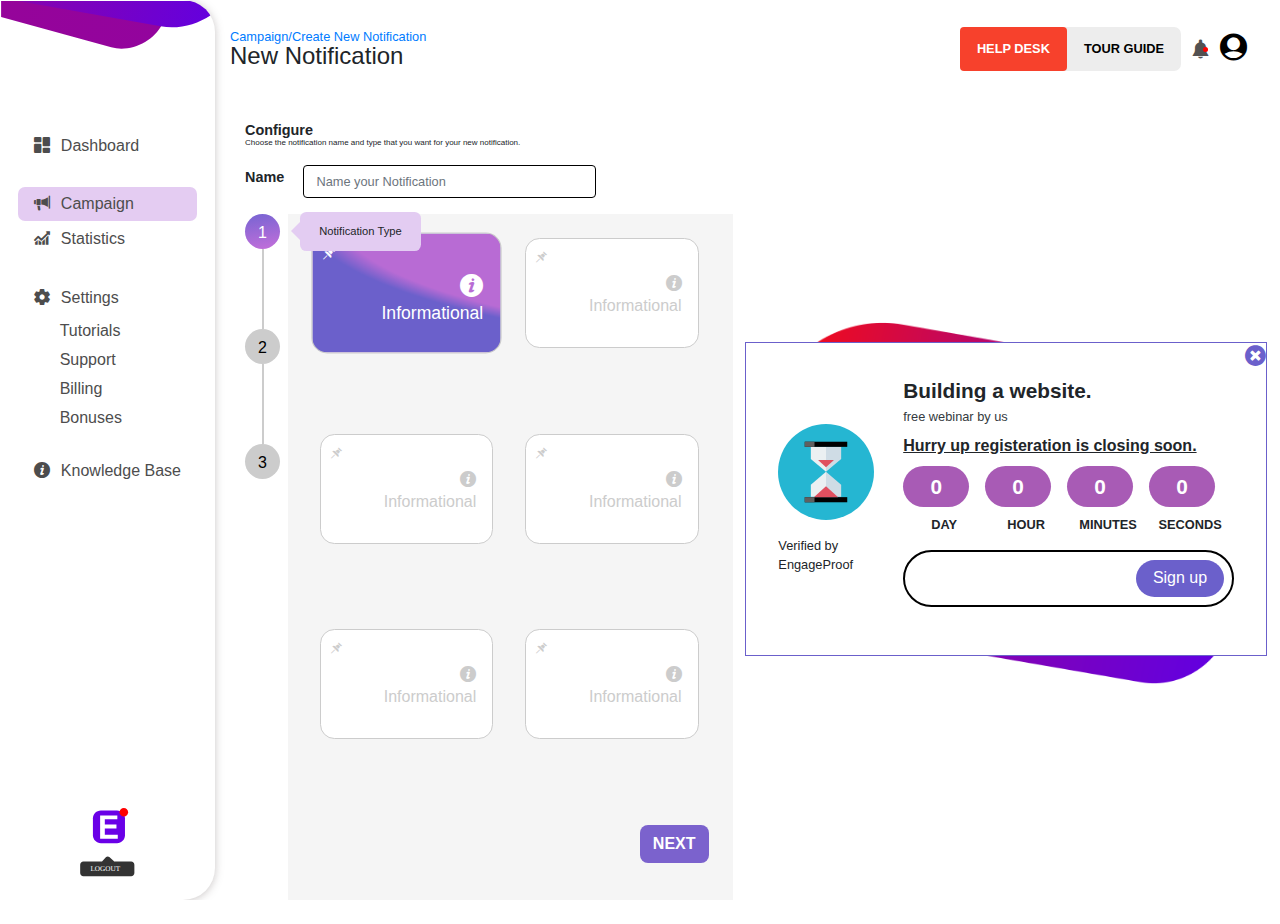
==== pages/new-notification.html @ 20c146f7 "UI" ====
<!DOCTYPE html>
<html lang="en">

<head>
    <meta charset="UTF-8">
    <meta name="viewport" content="width=device-width, initial-scale=1.0">
    <link rel="stylesheet" href="../assets/css/bootstap/bootstrap.min.css">
    <link rel="stylesheet" href="../assets/css/main.css">
    <title>Campaign</title>
</head>

<body>
    <div class="container-fluid no-gutters">
        <div class="d-flex">
            <div class="sidebar">
                <nav class="navbar flex-column sidebar-contents">
                    <div class="navbar-collapse">
                        <ul class="navbar-nav flex-column">
                            <li class="nav-item">
                                <a class="nav-link" href="#">
                                    <span class="flaticon-dashboard icons nav-icon"></span>
                                    Dashboard
                                </a>
                            </li>
                            <li class="nav-item active">
                                <a class="nav-link" href="#">
                                    <span class="flaticon-megaphone icons nav-icon"></span>
                                    Campaign
                                </a>
                            </li>
                            <li class="nav-item">
                                <a class="nav-link" href="#">
                                    <span class="flaticon-line-chart icons nav-icon"></span>
                                    Statistics
                                </a>
                            </li>
                            <li class="nav-item mb-0">
                                <a class="nav-link" href="#">
                                    <span class="flaticon-settings icons nav-icon"></span>
                                    Settings
                                </a>
                            </li>
                            <ul class="nav nav-item settings-sub-nav flex-column">
                                <li class="nav-item">
                                    <a class="nav-link" href="#">Tutorials</a>
                                </li>
                                <li class="nav-item">
                                    <a class="nav-link" href="#">Support</a>
                                </li>
                                <li class="nav-item">
                                    <a class="nav-link" href="#">Billing</a>
                                </li>
                                <li class="nav-item">
                                    <a class="nav-link" href="#">Bonuses</a>
                                </li>
                            </ul>

                            <li class="nav-item">
                                <a class="nav-link" href="#">
                                    <span class="flaticon-information icons nav-icon"></span>
                                    Knowledge Base
                                </a>
                            </li>
                        </ul>


                    </div>
                    <div>
                        <a class="btn" href="#">
                            <img class="logout" src="../assets/logout.svg" alt="log out">
                        </a>
                    </div>
                </nav>
            </div>
            <div class="container-fluid flex-grow-1">
                <!-- <div class="d-flex justify-content-between header-wrap">
                    <div class="user-greeting-wrap">
                        <div class="user-greeting">
                            Welcome,
                            <span class="user-name">Ejem Austine O.</span>
                        </div>
                        <div class="more-info">
                            To get started, kindly refer to our quick checklist
                            <span class="flaticon-interface-1 icons checklist-icon"></span>
                        </div>
                    </div>
                    <div class="d-flex section-right">
                        <div class="guide-btn-wrap">
                            <a name="btn-help-desk" id="btn-help-desk" class="btn btn-help-desk" href="#"
                                role="button">HELP DESK</a>
                            <a name="btn-tour-guide" id="btn-tour-guide" class="btn btn-tour-guide" href="#"
                                role="button">TOUR GUIDE</a>
                        </div>
                        <div class="notification-wrap">
                            <span class="flaticon-music-and-multimedia icons notification-icon"></span>
                        </div>
                        <user-image-icon></user-image-icon>
                    </div>
                </div> -->
                <div class="d-flex flex-column align-items-end">
                    <div class="d-flex justify-content-between header-wrap">
                        <div class="title-wrap">
                            <div class="title-top">
                                <a href="#"> Campaign/Create New Notification</a>
                            </div>
                            <div class="page-title">
                                New Notification
                            </div>
                        </div>
                        <div class="d-flex section-right">
                            <div class="guide-btn-wrap">
                                <a name="btn-help-desk" id="btn-help-desk" class="btn btn-help-desk" href="#"
                                    role="button">HELP DESK</a>
                                <a name="btn-tour-guide" id="btn-tour-guide" class="btn btn-tour-guide" href="#"
                                    role="button">TOUR GUIDE</a>
                            </div>
                            <div class="notification-wrap">
                                <span class="flaticon-music-and-multimedia icons notification-icon"></span>
                            </div>
                            <div class="user-icon">
                                <a href="">
                                    <span class="flaticon-user icons user-icon-default">

                                    </span>
                                </a>
                            </div>
                        </div>
                    </div>
                    <!-- Stat btn goes here -->
                </div>
                <div class="container-fluid">
                    <div class="row">
                        <div class="col-6">
                            <div class="slideshow-container mt-5">
                                <form action="" method="post">

                                    <div class="mySlides">
                                        <div class="notification-heading">
                                            <h5 class="notification section-title">
                                                Configure
                                            </h5>
                                            <p class="desc">
                                                Choose the notification name and type that you want for your new
                                                notification.
                                            </p>
                                        </div>
                                        <div class="form-group d-flex align-items-center">
                                            <label for="notification-name">Name</label>
                                            <input id="notification-name" class="form-control" type="text"
                                                name="notification-name" placeholder="Name your Notification">
                                        </div>
                                        <div class="d-flex notification-type-section">
                                            <div class="step-section">
                                                <div class="state active">
                                                    <div class="value">
                                                        1
                                                    </div>
                                                    <div class="step-tooltip-outter">
                                                        <div class="step-tooltip">
                                                            Notification Type
                                                        </div>
                                                    </div>
                                                </div>
                                                <div class="state">
                                                    <div class="value">
                                                        2
                                                    </div>
                                                    <div class="line">

                                                    </div>
                                                </div>
                                                <div class="state">
                                                    <div class="value">
                                                        3
                                                    </div>
                                                    <div class="line">

                                                    </div>
                                                </div>
                                            </div>
                                            <div class="d-flex notification-types-selection w-100">
                                                <div class="notification-type-box selected">
                                                    <span class="flaticon-push-pin icons notification-pin-icon"></span>
                                                    <div class="notification-content">
                                                        <span
                                                            class="flaticon-information icons notification-info-icon"></span>
                                                        <h2 class="notification-type">Informational</h2>
                                                    </div>
                                                </div>
                                                <div class="notification-type-box">
                                                    <span class="flaticon-push-pin icons notification-pin-icon"></span>
                                                    <div class="notification-content">
                                                        <span
                                                            class="flaticon-information icons notification-info-icon"></span>
                                                        <h2 class="notification-type">Informational</h2>
                                                    </div>
                                                </div>
                                                <div class="notification-type-box">
                                                    <span class="flaticon-push-pin icons notification-pin-icon"></span>
                                                    <div class="notification-content">
                                                        <span
                                                            class="flaticon-information icons notification-info-icon"></span>
                                                        <h2 class="notification-type">Informational</h2>
                                                    </div>
                                                </div>
                                                <div class="notification-type-box">
                                                    <span class="flaticon-push-pin icons notification-pin-icon"></span>
                                                    <div class="notification-content">
                                                        <span
                                                            class="flaticon-information icons notification-info-icon"></span>
                                                        <h2 class="notification-type">Informational</h2>
                                                    </div>
                                                </div>
                                                <div class="notification-type-box">
                                                    <span class="flaticon-push-pin icons notification-pin-icon"></span>
                                                    <div class="notification-content">
                                                        <span
                                                            class="flaticon-information icons notification-info-icon"></span>
                                                        <h2 class="notification-type">Informational</h2>
                                                    </div>
                                                </div>
                                                <div class="notification-type-box">
                                                    <span class="flaticon-push-pin icons notification-pin-icon"></span>
                                                    <div class="notification-content">
                                                        <span
                                                            class="flaticon-information icons notification-info-icon"></span>
                                                        <h2 class="notification-type">Informational</h2>
                                                    </div>
                                                </div>
                                                <ul class="nav justify-content-end mt-3 w-100">
                                                    <li class="nav-item">
                                                        <button class="btn btn-next mr-2">NEXT</button>
                                                    </li>
                                                </ul>
                                            </div>
                                        </div>
                                    </div>


                                    <div class="mySlides">
                                        <div class="d-flex notification-heading pl-4">
                                            <div>
                                                <h5 class="notification section-name">
                                                    Austine Ejem
                                                </h5>
                                                <p class="desc">
                                                    Notification
                                                </p>
                                            </div>
                                            <div class="d-flex pre-manage-notification-section">
                                                <label class="switch">
                                                    <input type="checkbox" checked>
                                                    <span class="slider round"></span>
                                                </label>
                                                <span
                                                    class="flaticon-show-more-button-with-three-dots icons more-options-icon">

                                                </span>
                                            </div>
                                        </div>
                                        <div class="d-flex notification-type-section">
                                            <div class="step-section">
                                                <div class="state active">
                                                    <div class="value">
                                                        1
                                                    </div>

                                                </div>
                                                <div class="state active">
                                                    <div class="value">
                                                        2
                                                    </div>
                                                    <div class="line">

                                                    </div>
                                                    <div class="step-tooltip-outter">
                                                        <div class="step-tooltip">
                                                            Basic Settings
                                                        </div>
                                                    </div>
                                                </div>
                                                <div class="state">
                                                    <div class="value">
                                                        3
                                                    </div>
                                                    <div class="line">

                                                    </div>
                                                </div>
                                            </div>
                                            <div class="notification-edit w-100">
                                                <div class="form-group">
                                                    <label for="title-message">Title Message</label>
                                                    <input type="text" name="title-message" id="title-message"
                                                        class="form-control title-message-input"
                                                        placeholder="Pop-up Title">
                                                </div>
                                                <div class="form-group">
                                                    <label for="description-message">Description Message</label>
                                                    <input type="text" name="description-message"
                                                        id="description-message"
                                                        class="form-control desciption-message-input"
                                                        placeholder="Description">
                                                </div>
                                                <div class="form-group">
                                                    <label for="notification-icon">Icon Url</label>
                                                    <input type="text" name="icon-url" id="notification-icon"
                                                        class="form-control notification-icon-input"
                                                        placeholder="http://www.example.com/icon.png">
                                                    <small class="text-muted">
                                                        Leave empty for no image. Hint: icon8.com has a good library of
                                                        small icon you can use.
                                                    </small>
                                                </div>
                                                <div class="form-group">
                                                    <label for="notification-url">Notification URL</label>
                                                    <input type="text" name="notification-url" id="notification-url"
                                                        class="form-control notification-url-input"
                                                        placeholder="http://www.example.com">
                                                    <small class="text-muted">
                                                        The URL you want your user to go to after clicking the
                                                        notification. Leave empty for no link.
                                                    </small>
                                                </div>
                                                <div class="form-group">
                                                    <div class="d-flex">
                                                        <div class="mr-2">
                                                            <label class="switch">
                                                                <input type="checkbox" checked>
                                                                <span class="slider round"></span>
                                                            </label>
                                                        </div>
                                                        <div class="d-flex flex-column">
                                                            <label for="trigger">Trigger on all pages</label>
                                                            <small class="text-muted">
                                                                Where will the notification show?
                                                            </small>
                                                        </div>
                                                    </div>
                                                    <div class="d-flex">
                                                        <select id="my-select" class="form-control select-trigger"
                                                            name="">
                                                            <option>Exact match</option>
                                                        </select>
                                                        <input type="text" name="icon-url" id="destination-url"
                                                            class="form-control notification-icon-input"
                                                            placeholder="Full URL (ex: https://domain.com/destination )">
                                                    </div>
                                                </div>
                                                <ul class="nav justify-content-end mt-3">
                                                    <li class="nav-item mr-2">
                                                        <button id="btn-prev" class="btn btn-prev">PREVIOUS</button>
                                                    </li>
                                                    <li class="nav-item">
                                                        <button id="btn-next" class="btn btn-next mr-2">NEXT</button>
                                                    </li>
                                                </ul>
                                            </div>
                                        </div>
                                    </div>


                                    <div class="mySlides">
                                        <div class="d-flex notification-heading pl-4">
                                            <div>
                                                <h5 class="notification section-name">
                                                    Austine Ejem
                                                </h5>
                                                <p class="desc">
                                                    Notification
                                                </p>
                                            </div>
                                            <div class="d-flex pre-manage-notification-section">
                                                <label class="switch">
                                                    <input type="checkbox" checked>
                                                    <span class="slider round"></span>
                                                </label>
                                                <span
                                                    class="flaticon-show-more-button-with-three-dots icons more-options-icon">

                                                </span>
                                            </div>
                                        </div>
                                        <div class="d-flex notification-type-section">
                                            <div class="step-section">
                                                <div class="state active">
                                                    <div class="value">
                                                        1
                                                    </div>

                                                </div>
                                                <div class="state active">
                                                    <div class="value">
                                                        2
                                                    </div>
                                                    <div class="line">

                                                    </div>

                                                </div>
                                                <div class="state active">
                                                    <div class="value">
                                                        3
                                                    </div>
                                                    <div class="line">

                                                    </div>
                                                    <div class="step-tooltip-outter">
                                                        <div class="step-tooltip">
                                                            Basic Settings
                                                        </div>
                                                    </div>
                                                </div>
                                            </div>
                                            <div class="notification-edit w-100">
                                                <div class="form-group">
                                                    <label for="select-duration">Display Duration</label>
                                                    <select id="select-duration" class="form-control" name="duration">
                                                        <option selected>5</option>
                                                    </select>
                                                    <small class="text-muted">
                                                        How many seconds to display the notification. Set -1 to display
                                                        indefinitely.
                                                    </small>
                                                </div>
                                                <div class="form-group">
                                                    <label for="select-position">Display Position</label>
                                                    <select id="select-position" class="form-control" name="position">
                                                        <option selected>Bottom Left</option>
                                                    </select>
                                                    <small class="text-muted">
                                                        Position of the notification on the screen. Position doesn't
                                                        change on the preview.
                                                    </small>
                                                </div>
                                                <div class="d-flex align-items-center form-check">
                                                    <label class="switch">
                                                        <input id="display-close-check" type="checkbox" checked>
                                                        <span class="slider round"></span>
                                                    </label>
                                                    <label for="display-close-check" class="ml-4">Display Close
                                                        Button</label>
                                                </div>
                                                <div class="d-flex align-items-center form-check">
                                                    <label class="switch">
                                                        <input id="display-brand-check" type="checkbox" checked>
                                                        <span class="slider round"></span>
                                                    </label>
                                                    <label for="display-brand-check" class="ml-4">Display
                                                        Branding</label>
                                                </div>
                                                <div class="form-group">
                                                    <label for="title-color">Title Color</label>
                                                    <input type="color" name="title-color" id="title-color"
                                                        class="form-control color-input">
                                                </div>
                                                <div class="form-group">
                                                    <label for="description-color">Description Color</label>
                                                    <input type="color" name="description-color" id="description-color"
                                                        class="form-control color-input">
                                                </div>
                                                <div class="form-group">
                                                    <label for="background-color">Background Color</label>
                                                    <input type="color" name="background-color" id="background-color"
                                                        class="form-control color-input">
                                                </div>
                                                <div class="form-group">
                                                    <label for="border-radius">Border Radius</label>
                                                    <input value="0" min="0" type="number" name="border-radius"
                                                        id="border-radius" class="form-control border-radius-input">
                                                </div>

                                                <ul class="nav justify-content-end mt-3">
                                                    <li class="nav-item mr-2">
                                                        <button id="btn-prev" class="btn btn-prev">PREVIOUS</button>
                                                    </li>
                                                    <li class="nav-item">
                                                        <button id="btn-next"
                                                            class="btn btn-submit mr-2">Submit</button>
                                                    </li>
                                                </ul>
                                            </div>
                                        </div>
                                    </div>


                                    <!-- Next and previous buttons -->
                                    <!-- <a class="prev" onclick="plusSlides(-1)">&#10094;</a>
                            <a class="next" onclick="plusSlides(1)">&#10095;</a> -->
                                    <!-- <ul class="nav justify-content-end">
                                        <li class="nav-item mr-2">
                                            <button id="btn-prev" class="btn btn-prev disabled">PREVIOUS</button>
                                        </li>
                                        <li class="nav-item">
                                            <button id="btn-next" class="btn btn-next mr-2">NEXT</button>
                                        </li>
                                    </ul> -->
                                </form>

                            </div>

                        </div>

                        <div class="col-6">
                            <div class="popup-wrap h-100">
                                <div id="popup-preview">
                                    <img class="img-fluid top-design" src="../assets/shape-top.png" alt="top-design">
                                    <img class="img-fluid bottom-design" src="../assets/shape-bottom.png" alt="top-design">
                                </div>
                            </div>
                        </div>
                    </div>
                </div>
            </div>

        </div>
    </div>
    <div class="success-notification">
        <div class="success-message">
            <span class="checked-icon "></span>
            <p class="message">
                Notification settings were updated and now are live!
            </p>
        </div>
    </div>
    <!-- <script src="https://unpkg.com/@popperjs/core@2"></script> -->
    <script src="../assets/js/jquery/jquery-3.5.1.min.js"></script>
    <script src="https://cdnjs.cloudflare.com/ajax/libs/popper.js/1.11.0/umd/popper.min.js"></script>
    <script src="../assets/js/bootstrap/bootstrap.min.js"></script>
    <script src="../assets/js/custom/main.js"></script>
</body>

</html>
---- assets/css/main.css ----
@import "../icon-fonts/styles.css";
@import "../icon-fonts/fonts/flaticon.css";

html,
body {
    height: 100%;
    width: 100%;
    overflow: hidden;
}

.full-height {
    height: 100vh;
}

.icons::before {
    margin-left: 0;
}

.no-gutters {
    padding-left: 0;
    padding-right: 0;
}

.main-container {
    align-items: center;
}

.engage-form {
    border: none;
    border-bottom: 2px solid black;
    border-radius: 0;
}

.engage-form:focus {
    box-shadow: none;
}

.form-title {
    font-size: 2rem;
    margin-bottom: 1.9rem;
}

.login-form-section-wrap {
    padding: 0 5rem;
    position: relative;
}

label[for=username],
label[for=password] {
    font-weight: 700;
    text-transform: uppercase;
}

.login-form .form-group {
    margin-bottom: 1.9rem;
}

.btn-engage {
    color: #ffffff;
    background: linear-gradient(45deg, #F7412C 37%, #6e6add 71%);
    padding: 0.475rem 2rem;
    border-radius: 7px;
    border: none;
}

.btn-engage:active {
    background: linear-gradient(45deg, #F7412C 37%, #6e6add 71%) !important;
}

.forgot-password-link {
    color: #000000;
    font-weight: 700;
    letter-spacing: 1px;
}

.social-media {
    margin-top: 4rem;
}

.social-media .nav-link {
    padding: 0 1rem 0 0;
}

.social-icon-wrap {
    width: 2rem;
}

.image-wrap {
    background-image: url(../../assets/images/happy-ethnic-woman-sitting-at-table-with-laptop-3769021.jpg);
    height: 70vh;
    background-repeat: no-repeat;
    background-position: center;
    background-size: cover;
    width: 470px;
    border-radius: 20px;
}

.percent-icon {
    font-size: 1.9rem;
    color: #9574ef;
    position: absolute;
    bottom: -38px;
    right: 13%;
}

.active-user-pop-up-outer,
.flash-sales-icon-pop-up,
.online-user-pop-up {
    position: absolute;
}

.users-online-pop {
    top: -25px;
    left: -30px;
}

.flash-sales-pop {
    bottom: 3rem;
    right: -1rem;
}

.active-user-pop-up {
    display: flex;
    border: 2px solid #6e6add;
    position: relative;
    align-items: center;
    padding: 0.6rem 1.2rem;
    border-radius: 2rem;
    background-color: #ffffff;
    box-shadow: -25px 8px 19px -7px #867d7d;
}

.active-user-pop-up .close-pop {
    color: #9e65cd;
    position: absolute;
    top: -5px;
    right: -3px;
    font-size: 1.2rem;
    cursor: pointer;
}

.active-users {
    background-color: #9e65cd;
    display: inline-flex;
    border-radius: 10px;
    padding: 0.1rem 0.4rem;
    align-items: center;
}

.active-users .value {
    color: #ffffff;
    font-weight: 800;
    font-size: 0.8rem;
}

.avatar-icon {
    width: 2.4rem;
    margin-right: 1rem;
}

.checked-wrap {
    border-radius: 50%;
    width: 0.7rem;
    height: 0.7rem;
    border: 2px solid #ffffff;
}

.checked-icon {
    background-image: url("../../assets/icons/checked.svg");
    background-repeat: no-repeat;
    background-position: center;
    background-size: cover;
    width: 0.7rem;
    height: 0.7rem;
    border: 2px solid #ffffff;
    border-radius: 50%;
    margin-right: 1rem;
}

.fire-icon {
    background-image: url("../../assets/icons/miscellaneous.svg");
    display: inline-block;
    background-repeat: no-repeat;
    background-position: center;
    background-size: cover;
    width: 1rem;
    height: 1rem;
    margin-left: 0.2rem;
}

.active-user-pop-up .desc-text {
    font-size: 0.8rem;
}

.active-user-pop-up .verification-text {
    font-size: 0.6rem;
}

.flash-sales-icon {
    font-size: 3rem;
    color: #9e65cd;
    margin-right: 1rem;
    display: inline-block;
}

.flash-sales-icon::before {
    vertical-align: middle;
}

.flash-sale {
    font-size: 0.9rem;
    font-weight: 700;
}

.flash-sales-pop-up {
    box-shadow: 25px 8px 16px -3px #867d7d;
}

.pop-up {
    position: absolute;
    border-radius: 2rem;
}

.red-pop-up {

    top: 1rem;
    right: 0rem;
    background-color: #F7412C;

    min-width: 144px;
    min-height: 29px;
    box-shadow: -15px 14px 12px 4px #867d7d;
}

.purple-pop-up {
    background-color: #9e65cd;
    min-width: 155px;
    min-height: 35px;
    box-shadow: -15px 14px 12px 4px #867d7d;
    bottom: 1rem;
    left: -4rem;
}


.flash-sales-icon-pop-up {
    font-size: 2.3rem;
    color: #9e65cd;
    top: 10rem;
    left: -1.1rem;
}

.online-user-pop-up {
    top: 12rem;
    right: 2.8rem;
}

.sidebar {
    background-image: url(../sidebarshape.svg);
    background-repeat: no-repeat;
    height: 100vh;
    border-top-right-radius: 2rem;
    border-bottom-right-radius: 2rem;
    background-color: #ffffff;
    box-shadow: 0px 1px 9px #867d7d70;
    width: 215px;
    background-position: -101px -78px;
    background-size: 428px;
}

.sidebar-contents {
    padding-top: 8rem;
    height: 100%;
    flex-wrap: nowrap;
}

.sidebar-contents .navbar-collapse {
    flex-basis: 0;
}

.sidebar-contents .navbar-collapse .navbar-nav .nav-item>.nav-link {
    color: #4d4d4d;
    font-size: 1rem;
    padding: 0.3rem 1rem;
    border-radius: 7px;
}

.sidebar-contents .nav-link .nav-icon::before {
    margin-right: 0.4rem;
    font-size: 1rem;
}

.sidebar-contents .navbar-collapse .navbar-nav>.nav-item:not(:nth-child(2)) {
    margin-bottom: 1.5rem;
}

.sidebar-contents .active .nav-link {
    background-color: #e4ccf2;
}

.settings-sub-nav .nav-link {
    padding: 0.3rem 0rem 0rem 2.6rem !important;
}

.sidebar-contents .logout {
    width: 10rem;
}


.section-right {
    align-items: center;
}

.guide-btn-wrap {
    display: flex;
    background-color: #ededed;
    border-radius: 7px;
}

.user-icon {
    width: 45px;
    height: 45px;
    border-radius: 50%;
}

.user-icon .user-icon-default::before {
    font-size: 1.7rem;
    color: #000000;
}


.btn-help-desk {
    background-color: #f7412c;
    color: #ffffff;
}

.btn-tour-guide {
    color: #000000;

}

.btn-help-desk,
.btn-tour-guide {
    font-size: 0.8rem;
    padding: 0.7rem 1rem;
    font-weight: 600;
}

.btn-help-desk:focus,
.btn-help-desk:active {
    box-shadow: none;
    color: #ffffff;
}

.btn-tour-guide:focus,
.btn-tour-guide:active {
    box-shadow: none;
    color: #000000;
}

.notification-wrap .notification-icon {
    margin: 0 10px;
    position: relative;
}

.notification-wrap .notification-icon::after {
    position: absolute;
    content: "";
    display: block;
    background-color: red;
    width: 5px;
    height: 5px;
    border-radius: 50%;
    top: 30%;
    right: 2px;
}

.notification-wrap .notification-icon::before {
    font-size: 1.2rem;
    color: #535151;
}

.flex-grow-1 {
    flex-grow: 1;
}

.header-wrap {
    margin-top: 1.5rem;
    width: 100%;
}

.title-wrap .title-top a {
    font-size: 0.8rem;
    text-decoration: none;
}

.title-wrap .page-title {
    font-size: 1.5rem;
    margin-top: -10px;
}

.btn-filter {
    background-color: transparent;
    color: #000000;
}

.btn-filter:focus {
    box-shadow: none;
}

.filter-dropdown .filter-icon::before {
    font-size: 0.7rem;
    margin-right: 0.5rem;
}

.filter-dropdown {
    width: 100px;
    margin-top: 1.5rem;
}

.manage-campaign {
    flex-wrap: nowrap;
    align-items: center;
    justify-content: flex-end;
}

.manage-campaign .nav-link {
    padding: 0.5rem 1rem;
    /* color: #000000; */
}

.table .table-link {
    color: #000000;
    text-decoration: none;
}

.manage-campaign .edit-icon::before,
.manage-campaign .delete-icon::before,
.manage-campaign .stat-icon::before {
    margin-left: 0.7rem;
    color: #f74d4e;
}

.manage-campaign .btn-create-notification {
    font-size: 0.8rem;
}

.btn-create-notification .add-icon::before {
    font-size: 0.8rem;
    margin-right: 0.5rem;
}

/* active table */
.active .manage-campaign .nav-link {
    color: #000000;
}

.active .manage-campaign .edit-icon::before,
.active .manage-campaign .delete-icon::before {
    color: #f7412c;
}


.active .manage-campaign .btn-create-notification {
    background-color: #f7412c;
    color: #ffffff;
}

/* End active table*/

/* Inactive Table */

.inactive .manage-campaign .nav-link {
    color: #d5caca;
}

.inactive .manage-campaign .edit-icon::before,
.inactive .manage-campaign .delete-icon::before,
.inactive .manage-campaign .stat-icon::before {
    color: #d5caca;
}

.active .manage-campaign .nav-link {
    color: #000000;
}


.active .manage-campaign .edit-icon::before,
.active .manage-campaign .delete-icon::before,
.active .manage-campaign .stat-icon::before {
    color: #f7412c;
}




.inactive .manage-campaign .btn-create-notification {
    background-color: #d5caca;
    color: #978f8f;
}

/* End inactive */
.table td,
.table th {
    vertical-align: middle;
    padding: 0.45rem;
    border-top: none;
    border-bottom: none;
}

.table td:nth-child(4) {
    text-align: center;
}

.table-indicator {
    content: "";
    display: inline-block;
    width: 20px;
    height: 20px;
    border-radius: 5px;
    margin-right: 1rem;
    margin-top: 0.5rem;
}



.inactive .table-indicator {
    border: 6px solid #a6a6a6;
    background-color: #4d4d4d;
}

.active .table-indicator {
    border: 6px solid #cc7fe5;
    background-color: #9e65cd;
}

.campaign-state-icon::before {
    font-size: 1.3rem;
}



.active-icon {
    color: #5ccd34;
}

.inactive-icon {
    color: #f74d4e;
}

.active .inactive-icon {
    display: none;
}

.inactive .active-icon {
    display: none;
}

.btn-create-notification-main {
    background: linear-gradient(to right, #6c6ade, #884993);
    color: #ffffff;
    font-size: 0.9rem;
    font-weight: 800;
    height: 48px;
    border-radius: 10px;
    padding: 0.5rem 0.5rem 0.5rem 0.9rem;
    text-decoration: none;
}

.btn-create-notification-main:hover {
    color: #ffffff;
}

.btn-create-notification-main:active {
    background: linear-gradient(to right, #6c6ade, #884993) !important;
}

.btn-create-notification-main .add-notification-icon-wrap {
    background-color: #a85bb5;
    margin-left: 1rem;
    padding: 0.5rem 1rem;
    border-radius: 6px;
}

.btn-create-notification-main .add-notification-icon::before {
    font-size: 1.1rem;
}

/* Toggler */
.switch {
    position: relative;
    display: inline-block;
    width: 60px;
    height: 28px;
}

.switch input {
    opacity: 0;
    width: 0;
    height: 0;
}

.slider {
    position: absolute;
    cursor: pointer;
    top: 0;
    left: 0;
    right: 0;
    bottom: 0;
    background-color: #4d4d4d;
    -webkit-transition: .4s;
    transition: .4s;
}

.slider:before {
    position: absolute;
    content: "";
    height: 23px;
    width: 23px;
    left: 7px;
    bottom: 3px;
    background-color: white;
    -webkit-transition: .4s;
    transition: .4s;
}

input:checked+.slider {
    background-color: #2196F3;
}

input:focus+.slider {
    box-shadow: 0 0 1px #2196F3;
}

input:checked+.slider:before {
    -webkit-transform: translateX(26px);
    -ms-transform: translateX(26px);
    transform: translateX(26px);
}

/* Rounded sliders */
.slider.round {
    border-radius: 34px;
}

.slider.round:before {
    border-radius: 50%;
}

/* Notification */
.notification-heading .section-title {
    font-size: 0.9rem;
    font-weight: 800;
}

.notification-heading .desc {
    margin-top: -10px;
    font-size: 0.5rem;
}

label[for=notification-name] {
    font-size: 0.9rem;
    font-weight: 800;
    margin-right: 1.2rem;
}

#notification-name {
    width: 60%;
    padding: 0.375rem .75rem;
    border: 1px solid black;
    font-size: 0.8rem;
}

.step-section {
    margin-right: 0.5rem;
}

.step-section .state {
    position: relative;
}

.step-section .state:not(:first-child) {
    margin-top: 5rem;
}

.step-section .state .value {
    background-color: #cccccc;
    width: 35px;
    height: 35px;
    border-radius: 50%;
    color: #000000;
    text-align: center;
    padding: 0.4rem 0rem;
}



.step-section .state .line {
    width: 2px;
    background-color: #cccccc;
    height: 5rem;
    position: absolute;
    left: 50%;
    bottom: 100%;
    z-index: -1;
    margin-left: -1px;
}

.step-section .step-tooltip-outter {
    position: absolute;
    left: 55px;
    top: 50%;
    margin-top: -20px;
}

.step-tooltip-outter .step-tooltip {
    position: relative;
    background-color: #e3ccf2;

    font-size: 0.7rem;
    padding: 0.7rem 1.2rem;
    z-index: 99;
    width: max-content;
    border-radius: 0.4rem;
}

.step-tooltip-outter .step-tooltip::before {
    content: "";
    position: absolute;
    top: 50%;
    left: -19px;
    border: 10px solid;
    border-color: transparent #e3ccf2 transparent transparent;
    margin-top: -11px;
}

.step-section .active .value {
    background: linear-gradient(170deg, #7664d2, #c46fda);
    color: #ffffff;
}

.step-section .active .line {
    background-color: #7664d2;
}

.notification-types-selection,
.notification-edit {
    background-color: #f5f5f5;
    padding: 0.5rem 1rem;
    flex-wrap: wrap;
    overflow-y: auto;
    height: calc(100vh - 190px);
}

.notification-types-selection .notification-type-box {
    position: relative;
    background-color: #ffffff;
    width: 42%;
    border: 1px solid #cccccc;
    height: 110px;
    margin: 1rem 1rem;
    border-radius: 0.9rem;
    padding: 2rem 1rem;
    transition: all 0.5s;
    cursor: pointer;
    /* flex-grow: 1; */
}

.notification-types-selection .selected,
.notification-types-selection .notification-type-box:hover {
    transform: scale(1.1);
    background: radial-gradient(ellipse farthest-corner at 314% -18%, #b86bd4 0%, #b86bd4 68%, #6b60cb 72%);
}


.notification-type-box .notification-info-icon::before,
.notification-type-box .notification-pin-icon::before,
.notification-type-box .notification-type {
    color: #ccc;
}

.notification-type-box .notification-pin-icon::before {
    font-size: 0.7rem;
    position: absolute;
    top: 10px;
    left: 10px;
}



.notification-type-box .notification-content {
    display: flex;
    flex-direction: column;
    align-items: flex-end;
}

.notification-type-box .notification-type,
.notification-type-box .notification-info-icon::before {
    font-size: 1rem;
}

.selected .notification-info-icon::before,
.selected .notification-pin-icon::before,
.selected .notification-type,
.notification-type-box:hover .notification-info-icon::before,
.notification-type-box:hover .notification-pin-icon::before,
.notification-type-box:hover .notification-type {
    color: #ffffff;
}

.selected .notification-info-icon::before {
    font-size: 1.3rem;
}

.notification-heading .section-name {
    font-size: 1.3rem;
    font-weight: 800;
}

.section-name~.desc {
    font-size: 0.8rem;
}

.pre-manage-notification-section {
    align-items: center;
    padding-bottom: 1.2rem;
    margin-left: 2.8rem;
}

.pre-manage-notification-section .switch {
    position: relative;
    display: inline-block;
    width: 32px;
    height: 16px;
}

.pre-manage-notification-section .slider::before {
    position: absolute;
    content: "";
    height: 12px;
    width: 12px;
    left: 4px;
    bottom: 2px;
    background-color: white;
    -webkit-transition: .4s;
    transition: .4s;
}

.pre-manage-notification-section input:checked+.slider:before {
    -webkit-transform: translateX(12px);
    -ms-transform: translateX(12px);
    transform: translateX(12px);
}

.form-group {
    width: 100%;
}

.more-options-icon::before {
    font-size: 1rem;
    margin-left: 0.9rem;
}

.notification-edit label {
    font-size: 0.9rem;
    font-weight: 800;
}

.notification-edit .switch,
.modal-content .switch {
    width: 25px;
    height: 15px;
}

.notification-edit .slider:before,
.modal-content .slider:before {
    height: 11px;
    width: 11px;
    left: 4px;
    bottom: 2px;
}

.notification-edit .slider {}

.notification-edit input:checked+.slider:before,
.modal-content input:checked+.slider:before {
    -webkit-transform: translateX(7px);
    -ms-transform: translateX(7px);
    transform: translateX(7px);
}

label[for=trigger] {
    margin-bottom: 0;
}

label[for=trigger]~small {
    margin-bottom: 1rem;
}

.select-trigger {
    width: 35%;
}

.btn-next,
.btn-prev,
.btn-submit {
    color: #ffffff;
    background-color: #7b62cd;
    font-weight: 700;
    border-radius: 0.5rem;
}

.color-input {
    height: 45px;
    padding: 0;
}

.success-notification {
    position: fixed;
    top: 0;
    left: 0;
    display: flex;
    background-color: #000000a8;
    width: 100%;
    justify-content: center;
    align-items: center;
    height: 100%;
    display: none;
}

.success-notification .checked-icon {
    width: 1.8rem;
    height: 1.8rem;
    margin: 0;
}

.success-notification .success-message {
    display: flex;
    flex-direction: column;
    align-items: center;
}

.success-notification .success-message .message {
    color: #ffffff;
    font-size: 1.2rem;
}

/* Dashboard */

.user-greeting-wrap .user-greeting {
    font-size: 1.3rem;
}

.user-greeting-wrap .user-greeting .user-name {
    font-weight: 800;
}

.user-greeting-wrap .more-info {
    font-size: 0.8rem;
    font-weight: 500;
}

.user-links-box .user-link-textarea {
    font-size: 0.6rem;
    resize: none;
    background-color: #ffffff;
    border: none;
    /* width: 0; */
}

.user-html-box .form-group {
    border-radius: 1.5rem;
    position: relative;
}

.user-html-box .form-group .copy-notification {
    position: absolute;
    top: 0;
    left: 0;
    right: 0;
    bottom: 0;
    width: 100%;
    height: 100%;
    background-color: #00000091;
    display: flex;
    justify-content: center;
    align-items: center;
    border-radius: 1.5rem;
    display: none;
}

.user-html-box .form-group .copy-notification .copy-message {
    color: #ffffff;
}

.user-links-box .user-link-textarea:focus {
    box-shadow: none;
}


.copy-html-icon {
    font-size: 2.2rem;
    cursor: pointer;
    color: #999999;
    margin-left: 1rem;
}

.user-links-box .user-html-box {
    align-items: center;
}

.user-links-box {
    border: 1px solid #d5caca;
    border-radius: 1.2rem;
    padding: 1.5rem 2rem;
    margin-top: 1.5rem;
    align-items: center;
}

.btn-check-activity {
    color: #ffffff;
    background: linear-gradient(to right, #6c6ade, #884993);
    margin-left: 4rem;
    position: relative;
    font-size: 1.3rem;
    font-weight: 800;
    border: 3px solid #7d57b4;
    padding: 0.5rem 2.5rem;
}

.btn-check-activity .activity-check-icon {
    position: absolute;
    width: 1.6rem;
    height: 1.6rem;
    right: -15px;
    margin: 0;
    top: 50%;
    margin-top: -13px;
}

.user-stats-box {
    background: radial-gradient(ellipse farthest-corner at 314% -18%, #b86bd4 0%, #b86bd4 68%, #6b60cb 72%);
    display: flex;
    padding: 3.5rem 1.5rem 1.5rem 1.5rem;
    border-radius: 2.5rem;
    justify-content: center;
    align-items: center;
}

.user-stats-box .stat-wrap {
    display: flex;
    flex-grow: 1;
    flex-direction: column;

    align-items: center;

}

.user-stats-box .stat-wrap:not(:last-child) {
    margin-right: 1.5rem;
}

.chart-wrap {
    height: 30vh;
}

.stat-icon-wrap {
    background-color: #ffffff;
    /* padding: 1rem 2rem; */
    text-align: center;
    border-radius: 1rem;
    width: 100%;
}

/* .touches-wrap {
    padding: 1rem 1.5rem 1rem 2.2rem;
} */

.stat-icon-wrap .stat-icon::before {
    color: #7160ca;
    font-size: 3rem;
}

.stat-wrap .value {
    color: #ffffff;
    font-weight: 600;
    font-size: 1.7rem;
    margin-top: 0.5rem;
}

.modal-content {
    border-radius: 1rem;
}

.popup-wrap {
    display: flex;
    flex-direction: column;
    justify-content: center;
    padding: 0 1rem;
    align-items: center;
}

#popup-preview {
    position: relative;
}

.top-design,
.bottom-design {
    position: absolute;
}

.top-design {
    bottom: 89%;
    left: 7%;
    width: 80%;
}

.bottom-design {
    top: 89%;
    right: 7%;
    width: 84%;
}

.emoji-wrap {
    width: 3rem;
    margin-right: 1rem;
    transition: all 0.5s;
    cursor: pointer;
}

.emoji-wrap:hover {
    transform: translateY(-10px);
}

.emoji-selected {
    transform: translateY(-10px);
}

.rate-value {
    cursor: pointer;
    background-color: #a85bb5;
    color: #ffffff;
    font-size: 0.8rem;
    padding: 0.1rem 1rem;
    border-radius: 2rem;
    margin-right: 1rem;
}

.rate-value-selected {
    background-color: #f7412c;
}

.social-name {
    padding: 0.2rem 1rem;
    color: #ffffff;
    margin-right: 1rem;
    border-radius: 2rem;
}

.social-name.facebook {
    background-color: #3d5b99;
}

.social-name.twitter {
    background-color: #1fa1f1;
}

.social-name.linkedin {
    background-color: #0077b4;
}

.popup-form-wrap {
    display: flex;
    border: 2px solid #000000;
    border-radius: 2rem;
    padding: 0.5rem;
    margin: 1rem 0;
}

.btn-popup-signup {
    background-color: #6b60cb;
    color: #ffffff;
    border-radius: 2rem;
    padding: 0.35rem 1rem;
}

.btn-popup-call {
    background-color: #6b61cc;
    color: #ffffff;
    border-radius: 2rem;
    padding: 0.35rem 1rem;
}

.popup-input {
    border: none;
}

.popup-input:focus {
    box-shadow: none;
}

.time-wrap {
    display: flex;
    flex-direction: column;
    align-items: center;
}

.time-desc {
    margin-top: 0.5rem;
    font-size: 0.8rem;
    text-transform: uppercase;
    font-weight: 700;
}

.day-value, .hour-value, .minute-value, .second-value {
    background-color: #a85bb5;
    color: #ffffff;
    margin-right: 1rem;
    font-size: 1.3rem;
    font-weight: 700;
    padding: 0.3rem 1.7rem;
    border-radius: 2rem;
}

@keyframes flash {
    from {transform: scale(1);}
    to {transform: scale(1.2);}
}
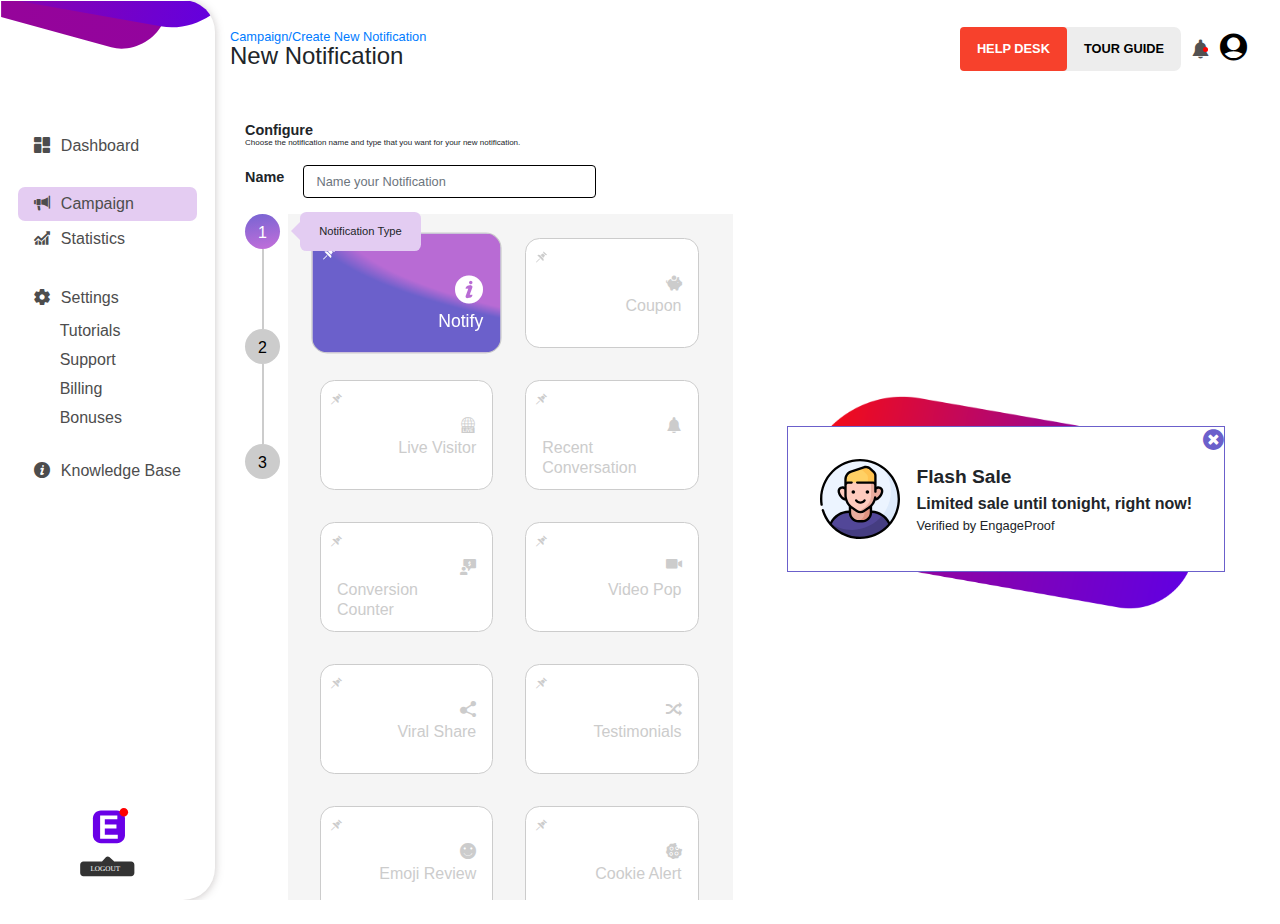
==== commit 7982779a: "update icons and new notification" ====
--- a/pages/new-notification.html
+++ b/pages/new-notification.html
@@ -179,52 +179,116 @@
                                                 </div>
                                             </div>
                                             <div class="d-flex notification-types-selection w-100">
-                                                <div class="notification-type-box selected">
+                                                <div class="notification-type-box selected" data-value="notify">
                                                     <span class="flaticon-push-pin icons notification-pin-icon"></span>
                                                     <div class="notification-content">
                                                         <span
                                                             class="flaticon-information icons notification-info-icon"></span>
-                                                        <h2 class="notification-type">Informational</h2>
-                                                    </div>
-                                                </div>
-                                                <div class="notification-type-box">
-                                                    <span class="flaticon-push-pin icons notification-pin-icon"></span>
-                                                    <div class="notification-content">
-                                                        <span
-                                                            class="flaticon-information icons notification-info-icon"></span>
-                                                        <h2 class="notification-type">Informational</h2>
-                                                    </div>
-                                                </div>
-                                                <div class="notification-type-box">
-                                                    <span class="flaticon-push-pin icons notification-pin-icon"></span>
-                                                    <div class="notification-content">
-                                                        <span
-                                                            class="flaticon-information icons notification-info-icon"></span>
-                                                        <h2 class="notification-type">Informational</h2>
-                                                    </div>
-                                                </div>
-                                                <div class="notification-type-box">
-                                                    <span class="flaticon-push-pin icons notification-pin-icon"></span>
-                                                    <div class="notification-content">
-                                                        <span
-                                                            class="flaticon-information icons notification-info-icon"></span>
-                                                        <h2 class="notification-type">Informational</h2>
-                                                    </div>
-                                                </div>
-                                                <div class="notification-type-box">
-                                                    <span class="flaticon-push-pin icons notification-pin-icon"></span>
-                                                    <div class="notification-content">
-                                                        <span
-                                                            class="flaticon-information icons notification-info-icon"></span>
-                                                        <h2 class="notification-type">Informational</h2>
-                                                    </div>
-                                                </div>
-                                                <div class="notification-type-box">
-                                                    <span class="flaticon-push-pin icons notification-pin-icon"></span>
-                                                    <div class="notification-content">
-                                                        <span
-                                                            class="flaticon-information icons notification-info-icon"></span>
-                                                        <h2 class="notification-type">Informational</h2>
+                                                        <h2 class="notification-type">Notify</h2>
+                                                    </div>
+                                                </div>
+                                                <div class="notification-type-box" data-value="coupon">
+                                                    <span class="flaticon-push-pin icons notification-pin-icon"></span>
+                                                    <div class="notification-content">
+                                                        <span
+                                                            class="flaticon-piggy-bank icons notification-info-icon"></span>
+                                                        <h2 class="notification-type">Coupon</h2>
+                                                    </div>
+                                                </div>
+                                                <div class="notification-type-box" data-value="live-visitor">
+                                                    <span class="flaticon-push-pin icons notification-pin-icon"></span>
+                                                    <div class="notification-content">
+                                                        <span
+                                                            class="flaticon-live icons notification-info-icon"></span>
+                                                        <h2 class="notification-type">Live Visitor</h2>
+                                                    </div>
+                                                </div>
+                                                <div class="notification-type-box" data-value="recent-conversation">
+                                                    <span class="flaticon-push-pin icons notification-pin-icon"></span>
+                                                    <div class="notification-content">
+                                                        <span
+                                                            class="flaticon-music-and-multimedia icons notification-info-icon"></span>
+                                                        <h2 class="notification-type">Recent Conversation</h2>
+                                                    </div>
+                                                </div>
+                                                <div class="notification-type-box" data-value="conversion-counter">
+                                                    <span class="flaticon-push-pin icons notification-pin-icon"></span>
+                                                    <div class="notification-content">
+                                                        <span
+                                                            class="flaticon-messenger icons notification-info-icon"></span>
+                                                        <h2 class="notification-type">Conversion Counter</h2>
+                                                    </div>
+                                                </div>
+                                                <div class="notification-type-box" data-value="video-pop">
+                                                    <span class="flaticon-push-pin icons notification-pin-icon"></span>
+                                                    <div class="notification-content">
+                                                        <span
+                                                            class="flaticon-video-camera icons notification-info-icon"></span>
+                                                        <h2 class="notification-type">Video Pop</h2>
+                                                    </div>
+                                                </div>
+                                                <div class="notification-type-box" data-value="viral-share">
+                                                    <span class="flaticon-push-pin icons notification-pin-icon"></span>
+                                                    <div class="notification-content">
+                                                        <span
+                                                            class="flaticon-share icons notification-info-icon"></span>
+                                                        <h2 class="notification-type">Viral Share</h2>
+                                                    </div>
+                                                </div>
+                                                <div class="notification-type-box" data-value="testimonials">
+                                                    <span class="flaticon-push-pin icons notification-pin-icon"></span>
+                                                    <div class="notification-content">
+                                                        <span
+                                                            class="flaticon-shuffle icons notification-info-icon"></span>
+                                                        <h2 class="notification-type">Testimonials</h2>
+                                                    </div>
+                                                </div>
+                                                <div class="notification-type-box" data-value="emoji-review">
+                                                    <span class="flaticon-push-pin icons notification-pin-icon"></span>
+                                                    <div class="notification-content">
+                                                        <span
+                                                            class="flaticon-like icons notification-info-icon"></span>
+                                                        <h2 class="notification-type">Emoji Review</h2>
+                                                    </div>
+                                                </div>
+                                                <div class="notification-type-box" data-value="cookie-alert">
+                                                    <span class="flaticon-push-pin icons notification-pin-icon"></span>
+                                                    <div class="notification-content">
+                                                        <span
+                                                            class="flaticon-cookie icons notification-info-icon"></span>
+                                                        <h2 class="notification-type">Cookie Alert</h2>
+                                                    </div>
+                                                </div>
+                                                <div class="notification-type-box" data-value="quick-review">
+                                                    <span class="flaticon-push-pin icons notification-pin-icon"></span>
+                                                    <div class="notification-content">
+                                                        <span
+                                                            class="flaticon-user-1 icons notification-info-icon"></span>
+                                                        <h2 class="notification-type">Quick Review</h2>
+                                                    </div>
+                                                </div>
+                                                <div class="notification-type-box" data-value="contact-request">
+                                                    <span class="flaticon-push-pin icons notification-pin-icon"></span>
+                                                    <div class="notification-content">
+                                                        <span
+                                                            class="flaticon-telemarketer icons notification-info-icon"></span>
+                                                        <h2 class="notification-type">Contact Request</h2>
+                                                    </div>
+                                                </div>
+                                                <div class="notification-type-box" data-value="fomo-signup">
+                                                    <span class="flaticon-push-pin icons notification-pin-icon"></span>
+                                                    <div class="notification-content">
+                                                        <span
+                                                            class="flaticon-interface-1 icons notification-info-icon"></span>
+                                                        <h2 class="notification-type">FOMO Signup</h2>
+                                                    </div>
+                                                </div>
+                                                <div class="notification-type-box" data-value="email-optin">
+                                                    <span class="flaticon-push-pin icons notification-pin-icon"></span>
+                                                    <div class="notification-content">
+                                                        <span
+                                                            class="flaticon-letter icons notification-info-icon"></span>
+                                                        <h2 class="notification-type">Email Optin</h2>
                                                     </div>
                                                 </div>
                                                 <ul class="nav justify-content-end mt-3 w-100">
--- a/assets/css/main.css
+++ b/assets/css/main.css
@@ -808,7 +808,7 @@
 }
 
 .selected .notification-info-icon::before {
-    font-size: 1.3rem;
+    font-size: 1.6rem;
 }
 
 .notification-heading .section-name {
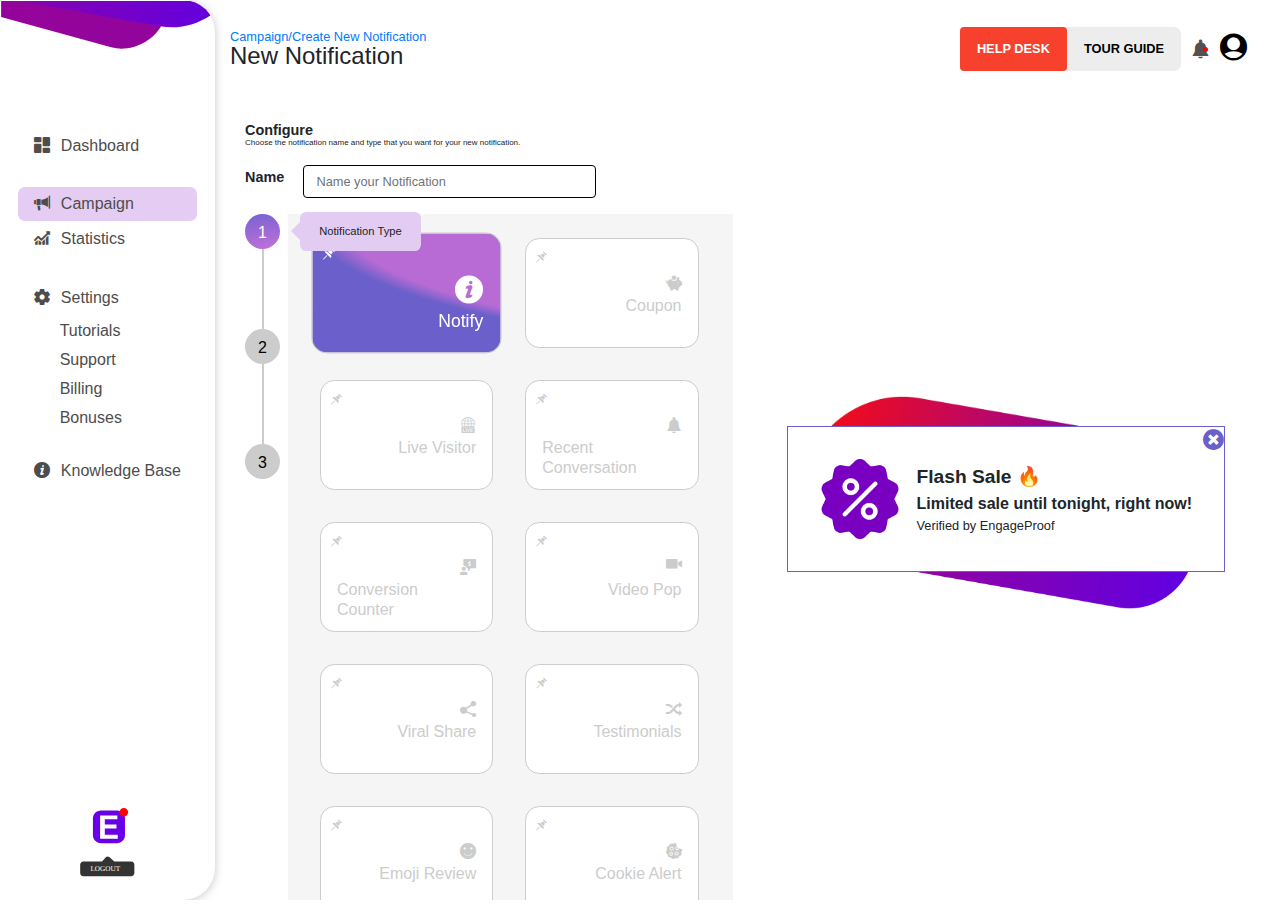
==== commit b4178833: "required update" ====
--- a/pages/new-notification.html
+++ b/pages/new-notification.html
@@ -291,7 +291,7 @@
                                                         <h2 class="notification-type">Email Optin</h2>
                                                     </div>
                                                 </div>
-                                                <ul class="nav justify-content-end mt-3 w-100">
+                                                <ul class="nav justify-content-end pb-4 w-100">
                                                     <li class="nav-item">
                                                         <button class="btn btn-next mr-2">NEXT</button>
                                                     </li>
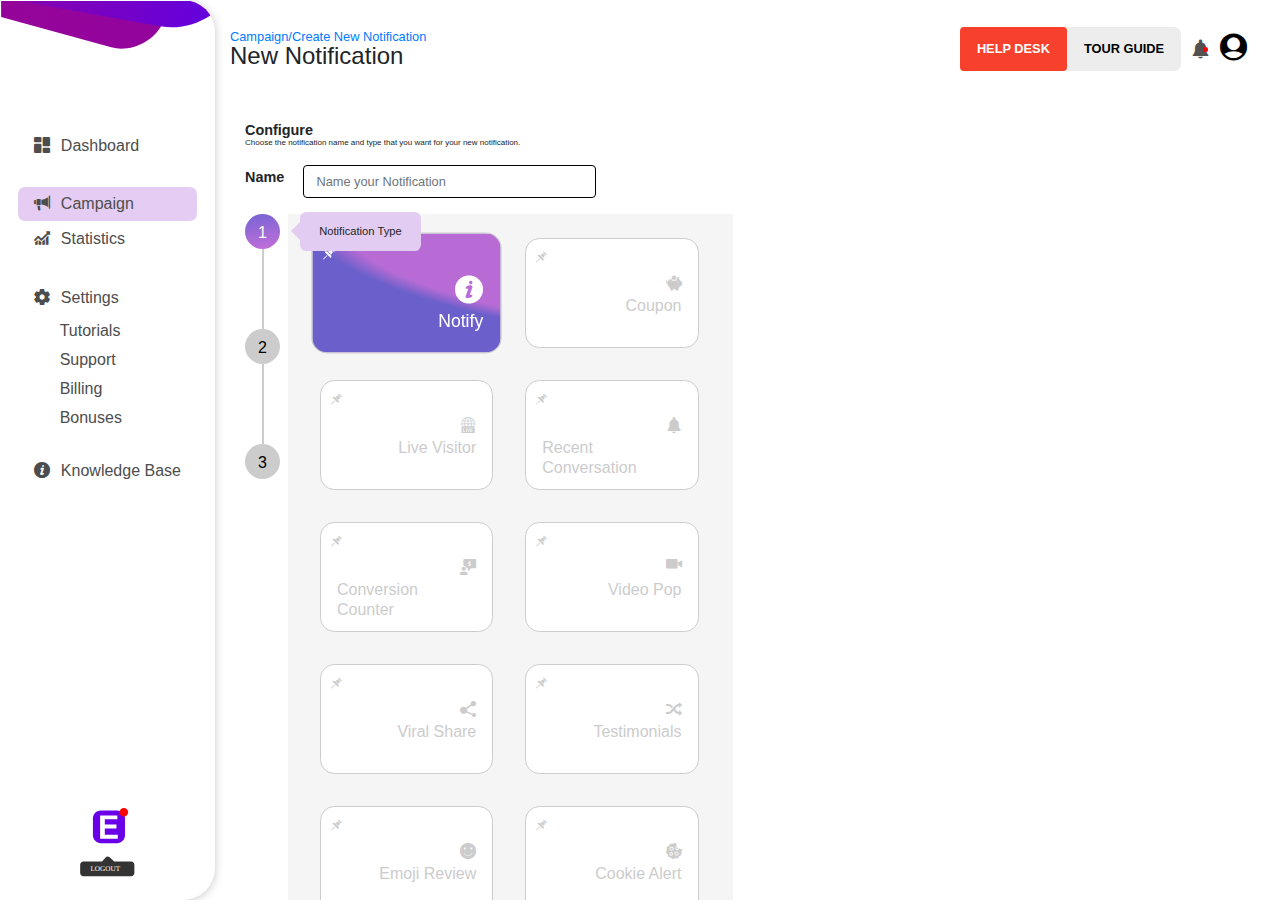
==== commit 5de0c6b3: "Stat page and few fixes" ====
--- a/pages/new-notification.html
+++ b/pages/new-notification.html
@@ -6,7 +6,7 @@
     <meta name="viewport" content="width=device-width, initial-scale=1.0">
     <link rel="stylesheet" href="../assets/css/bootstap/bootstrap.min.css">
     <link rel="stylesheet" href="../assets/css/main.css">
-    <title>Campaign</title>
+    <title>New Notification</title>
 </head>
 
 <body>
@@ -198,8 +198,7 @@
                                                 <div class="notification-type-box" data-value="live-visitor">
                                                     <span class="flaticon-push-pin icons notification-pin-icon"></span>
                                                     <div class="notification-content">
-                                                        <span
-                                                            class="flaticon-live icons notification-info-icon"></span>
+                                                        <span class="flaticon-live icons notification-info-icon"></span>
                                                         <h2 class="notification-type">Live Visitor</h2>
                                                     </div>
                                                 </div>
@@ -246,8 +245,7 @@
                                                 <div class="notification-type-box" data-value="emoji-review">
                                                     <span class="flaticon-push-pin icons notification-pin-icon"></span>
                                                     <div class="notification-content">
-                                                        <span
-                                                            class="flaticon-like icons notification-info-icon"></span>
+                                                        <span class="flaticon-like icons notification-info-icon"></span>
                                                         <h2 class="notification-type">Emoji Review</h2>
                                                     </div>
                                                 </div>
@@ -387,28 +385,105 @@
                                                     </small>
                                                 </div>
                                                 <div class="form-group">
+                                                    <div class="d-flex justify-content-between">
+
+                                                        <div class="d-flex">
+                                                            <div class="mr-2">
+                                                                <label class="switch">
+                                                                    <input type="checkbox" id="trigger-all">
+                                                                    <span class="slider round"></span>
+                                                                </label>
+                                                            </div>
+                                                            <div class="d-flex flex-column">
+                                                                <label for="trigger">Trigger on all pages</label>
+                                                                <small class="text-muted">
+                                                                    Where will the notification show?
+                                                                </small>
+                                                            </div>
+                                                        </div>
+                                                        <div>
+                                                            <button type="button" class="btn btn-add-trigger">
+                                                                Add new trigger
+                                                            </button>
+                                                        </div>
+                                                    </div>
+                                                    <div class="d-flex flex-column trigger-wrap">
+                                                        <div class="d-flex align-items-center mb-2">
+                                                            <select id="my-select"
+                                                                class="form-control select-trigger trigger-input"
+                                                                name="">
+                                                                <option value="exact-match">Exact match</option>
+                                                                <option value="contains">Contains</option>
+                                                                <option value="start-with">Starts With</option>
+                                                                <option value="ends-with">Ends With</option>
+                                                                <option value="page-contains">Page Contains</option>
+                                                            </select>
+                                                            <input type="text" name="icon-url" id="destination-url"
+                                                                class="form-control notification-icon-input trigger-input"
+                                                                placeholder="Full URL (ex: https://domain.com/destination )">
+
+                                                            <span class="flaticon-error icons delete-trigger"></span>
+                                                        </div>
+                                                    </div>
+                                                </div>
+                                                <div class="form-group">
+                                                    <div>
+                                                        <div>
+                                                            <label for="trigger">Trigger on all pages</label>
+                                                        </div>
+                                                    </div>
+                                                    <div class="d-flex">
+                                                        <select id="select-behaviour"
+                                                            class="form-control select-trigger" name="">
+                                                            <option value="delay" selected>Delay</option>
+                                                            <option value="exit-intent">Exit Intent</option>
+                                                            <option value="scroll-percentage">Scroll Percentage</option>
+                                                        </select>
+                                                        <input type="number" name="icon-url" id="number-sec"
+                                                            class="form-control notification-icon-input"
+                                                            placeholder="Number of seconds to wait until notification shows up">
+                                                        <input type="number" name="icon-url" id="percentage-scrolling"
+                                                            class="form-control notification-icon-input"
+                                                            placeholder="Percenttage of scrolling from the top">
+
+                                                    </div>
+                                                    <small class="text-muted">
+                                                        On what event the notification should show up.
+                                                    </small>
+                                                </div>
+                                                <div class="form-group">
                                                     <div class="d-flex">
                                                         <div class="mr-2">
                                                             <label class="switch">
-                                                                <input type="checkbox" checked>
+                                                                <input type="checkbox" checked id="display-per-frame">
                                                                 <span class="slider round"></span>
                                                             </label>
                                                         </div>
                                                         <div class="d-flex flex-column">
-                                                            <label for="trigger">Trigger on all pages</label>
+                                                            <label for="display-per-frame">Display notification once per
+                                                                frame</label>
                                                             <small class="text-muted">
-                                                                Where will the notification show?
+                                                                A visitor session is cleared once the browser is closed.
                                                             </small>
                                                         </div>
                                                     </div>
+                                                </div>
+                                                <div class="form-group">
                                                     <div class="d-flex">
-                                                        <select id="my-select" class="form-control select-trigger"
-                                                            name="">
-                                                            <option>Exact match</option>
-                                                        </select>
-                                                        <input type="text" name="icon-url" id="destination-url"
-                                                            class="form-control notification-icon-input"
-                                                            placeholder="Full URL (ex: https://domain.com/destination )">
+                                                        <div class="mr-2">
+                                                            <label class="switch">
+                                                                <input type="checkbox" checked id="small-creen-visible">
+                                                                <span class="slider round"></span>
+                                                            </label>
+                                                        </div>
+                                                        <div class="d-flex flex-column">
+                                                            <label for="small-screen-visible">Display on small
+                                                                screen</label>
+                                                            <small class="text-muted">
+                                                                Wether or not to display the notification on when pixels
+                                                                available are smaller than 768px.
+                                                            </small>
+                                                        </div>
                                                     </div>
                                                 </div>
                                                 <ul class="nav justify-content-end mt-3">
@@ -478,10 +553,9 @@
                                             </div>
                                             <div class="notification-edit w-100">
                                                 <div class="form-group">
-                                                    <label for="select-duration">Display Duration</label>
-                                                    <select id="select-duration" class="form-control" name="duration">
-                                                        <option selected>5</option>
-                                                    </select>
+                                                    <input type="number" name="popup-duration" id="popup-duration"
+                                                        class="form-control notification-icon-input"
+                                                        placeholder="in seconds" value="5">
                                                     <small class="text-muted">
                                                         How many seconds to display the notification. Set -1 to display
                                                         indefinitely.
@@ -490,7 +564,15 @@
                                                 <div class="form-group">
                                                     <label for="select-position">Display Position</label>
                                                     <select id="select-position" class="form-control" name="position">
-                                                        <option selected>Bottom Left</option>
+                                                        <option value="top-left">Top Left</option>
+                                                        <option value="top-center">Top Center</option>
+                                                        <option value="top-right">Top Right</option>
+                                                        <option value="middle-left">Middlee Left</option>
+                                                        <option value="middle-center">Middle Center</option>
+                                                        <option value="middle-right">Middle Right</option>
+                                                        <option selected value="bottom-left">Bottom Left</option>
+                                                        <option value="bottom-center">Bottom Center</option>
+                                                        <option value="bottom-right">Bottom Right</option>
                                                     </select>
                                                     <small class="text-muted">
                                                         Position of the notification on the screen. Position doesn't
@@ -569,7 +651,8 @@
                             <div class="popup-wrap h-100">
                                 <div id="popup-preview">
                                     <img class="img-fluid top-design" src="../assets/shape-top.png" alt="top-design">
-                                    <img class="img-fluid bottom-design" src="../assets/shape-bottom.png" alt="top-design">
+                                    <img class="img-fluid bottom-design" src="../assets/shape-bottom.png"
+                                        alt="top-design">
                                 </div>
                             </div>
                         </div>
--- a/assets/css/main.css
+++ b/assets/css/main.css
@@ -16,11 +16,26 @@
     margin-left: 0;
 }
 
+.scroll-y {
+    overflow-y: auto;
+}
+
 .no-gutters {
     padding-left: 0;
     padding-right: 0;
 }
 
+.statistic-table tr th {
+    font-size: 0.8rem;
+    color: #938a85;
+    text-transform: uppercase;
+    text-align: center;
+}
+
+.statistic-table tr td {
+    font-size: 0.7rem;
+    text-align: center;
+}
 .main-container {
     align-items: center;
 }
@@ -169,6 +184,9 @@
     background-image: url("../../assets/icons/checked.svg");
     background-repeat: no-repeat;
     background-position: center;
+    -o-background-size: cover;
+    -moz-background-size: cover;
+    -webkit-background-size: cover;
     background-size: cover;
     width: 0.7rem;
     height: 0.7rem;
@@ -1027,6 +1045,24 @@
     padding: 0.5rem 2.5rem;
 }
 
+.btn-add-trigger {
+    color: #ffffff;
+    background: linear-gradient(to right, #6c6ade, #884993);
+    font-size: 0.7rem;
+}
+
+.btn-add-trigger:active,
+.btn-add-trigger:focus {
+    background: linear-gradient(to right, #6c6ade, #884993);
+}
+
+.delete-trigger::before {
+    color: #f7412c;
+    font-size: 1rem;
+    margin-left: 0.5rem;
+    cursor: pointer;
+}
+
 .btn-check-activity .activity-check-icon {
     position: absolute;
     width: 1.6rem;
@@ -1037,6 +1073,10 @@
     margin-top: -13px;
 }
 
+#percentage-scrolling {
+    display: none;
+}
+
 .user-stats-box {
     background: radial-gradient(ellipse farthest-corner at 314% -18%, #b86bd4 0%, #b86bd4 68%, #6b60cb 72%);
     display: flex;
@@ -1047,12 +1087,40 @@
 }
 
 .user-stats-box .stat-wrap {
+    position: relative;
     display: flex;
     flex-grow: 1;
     flex-direction: column;
 
     align-items: center;
 
+}
+
+.stat-wrap .stat-tooltip {
+    background-color: #ffffff;
+    position: absolute;
+    top: -40px;
+    left: 50%;
+    margin-left: -28px;
+    font-size: 0.7rem;
+    padding: 0.3rem 1rem;
+    border-radius: 0.4rem;
+    display: none;
+    transition: all 0.5s;
+}
+
+.stat-wrap .stat-tooltip::before {
+    content: "";
+    position: absolute;
+    border: 10px solid;
+    border-color: #ffffff transparent transparent transparent;
+    bottom: -18px;
+    left: 50%;
+    margin-left: -11px;
+}
+
+.stat-wrap:hover .stat-tooltip {
+    display: block;
 }
 
 .user-stats-box .stat-wrap:not(:last-child) {
@@ -1071,6 +1139,56 @@
     width: 100%;
 }
 
+.range-input {
+    align-items: center;
+    border: 1px solid #e8ecef;
+    border-radius: 0.3rem;
+}
+
+.range-input .icon-wrap {
+    justify-content: center;
+    align-items: center;
+    background-color: #e8ecef;
+    padding: 0.3rem 0.7rem;
+}
+
+.btn-range {
+    background-color: #33393d;
+    color: #ffffff;
+    margin-left: 1rem;
+    border-radius: 0.2rem;
+}
+
+.btn-settings {
+    background-color: #449e3e;
+    color: #ffffff;
+    border-radius: 0.5rem;
+}
+
+.btn-settings:hover {
+    color: #ffffff;
+}
+
+.arrow-left::before {
+    margin-left: 1.3rem;
+    font-weight: 700;
+    font-size: 1.3rem;
+}
+
+.settings-icon::before {
+    font-size: 0.6rem;
+    color: #ffffff;
+    margin-left: 1rem;
+}
+
+.range-input input {
+    border: none;
+}
+
+.calendar-icon::before {
+    font-size: 0.9rem;
+}
+
 /* .touches-wrap {
     padding: 1rem 1.5rem 1rem 2.2rem;
 } */
@@ -1211,7 +1329,10 @@
     font-weight: 700;
 }
 
-.day-value, .hour-value, .minute-value, .second-value {
+.day-value,
+.hour-value,
+.minute-value,
+.second-value {
     background-color: #a85bb5;
     color: #ffffff;
     margin-right: 1rem;
@@ -1222,6 +1343,11 @@
 }
 
 @keyframes flash {
-    from {transform: scale(1);}
-    to {transform: scale(1.2);}
+    from {
+        transform: scale(1);
+    }
+
+    to {
+        transform: scale(1.2);
+    }
 }